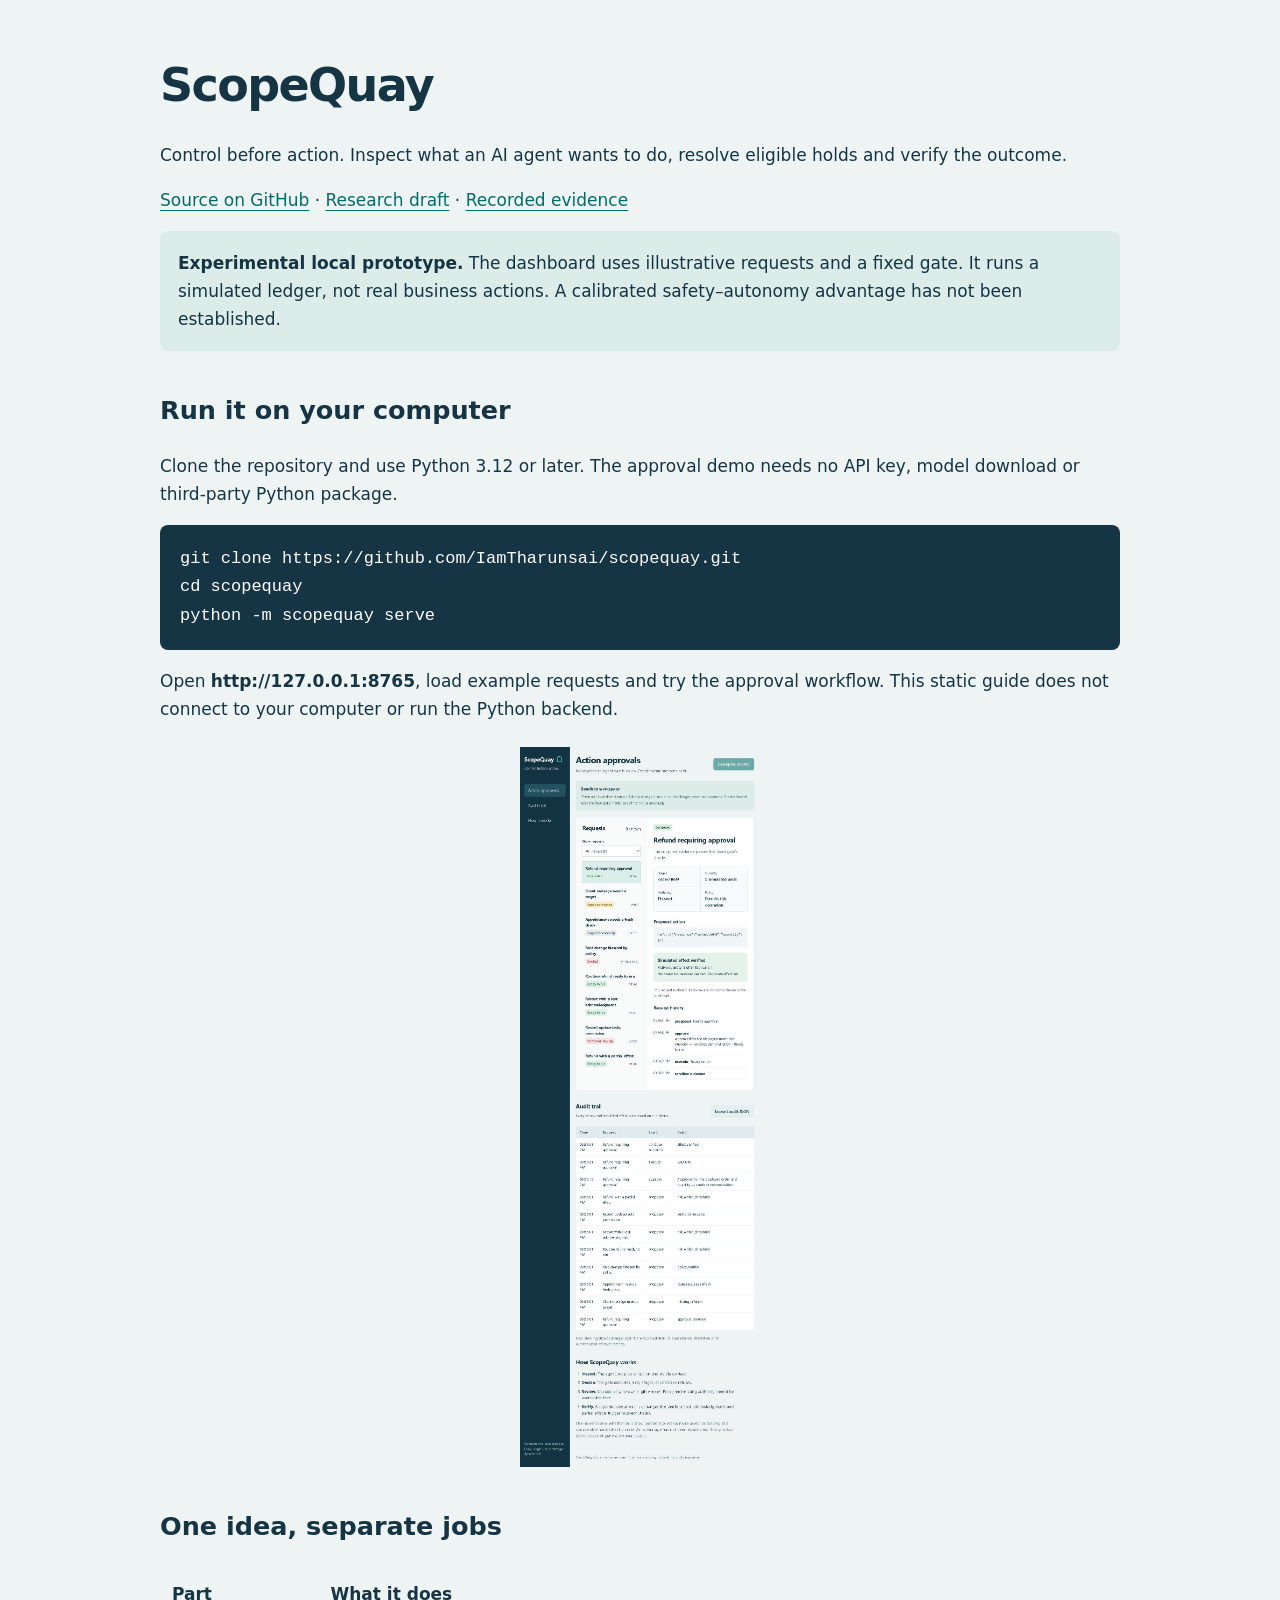
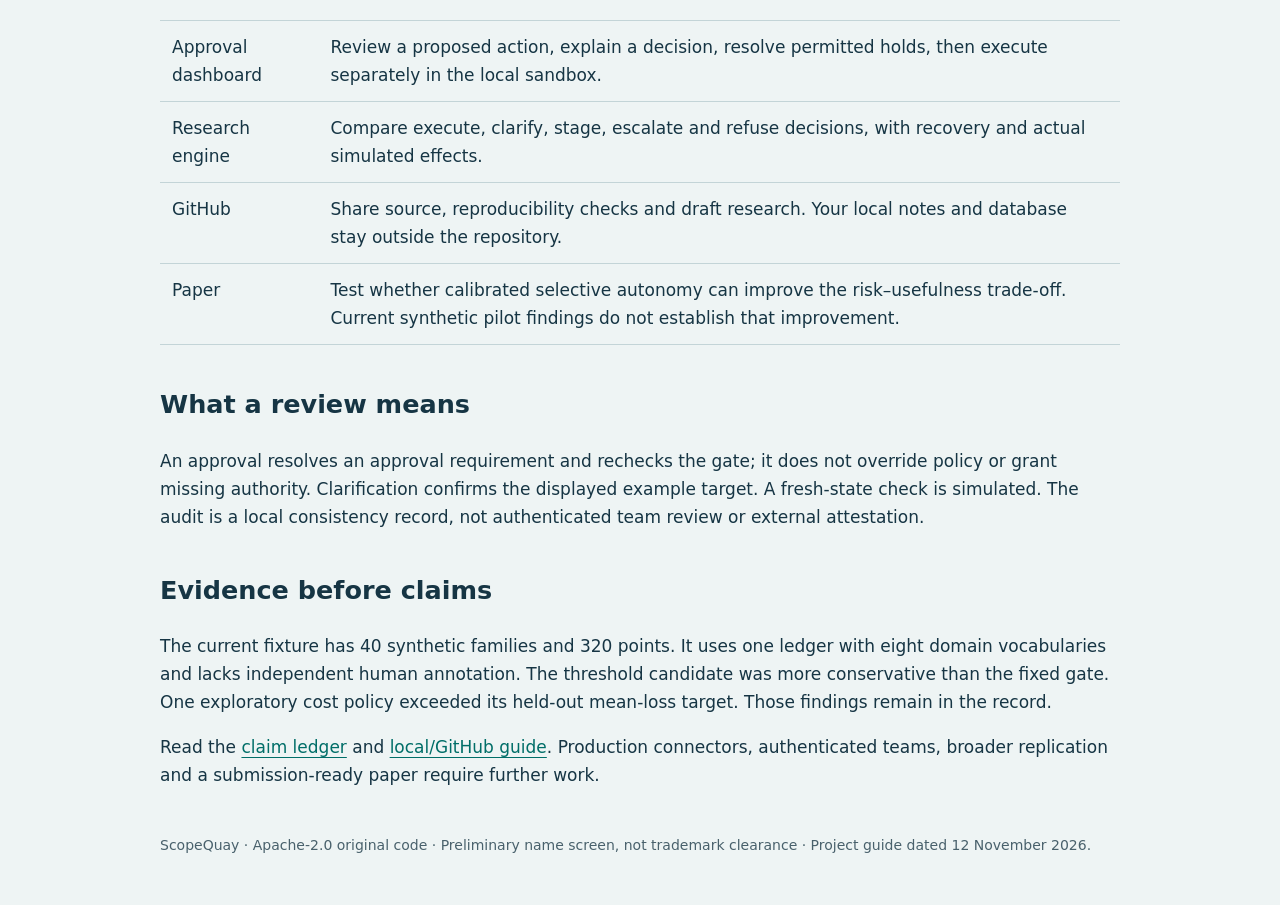
==== docs/index.html @ 798d8bde "Build ScopeQuay local approval dashboard and reproducible research pilot" ====
<!doctype html><html lang="en"><head><meta charset="utf-8"><meta name="viewport" content="width=device-width,initial-scale=1"><title>ScopeQuay — Control before action</title><style>body{font:17px/1.65 system-ui,sans-serif;background:#eef4f4;color:#163544;max-width:960px;margin:48px auto;padding:0 24px}h1{font-size:46px;letter-spacing:-.035em;margin-bottom:8px}h2{margin-top:38px}a{color:#006e68;text-underline-offset:4px}pre{background:#163544;color:#fff;padding:20px;border-radius:8px;overflow:auto}img{display:block;max-width:100%;max-height:720px;object-fit:contain;object-position:top;margin:24px auto}table{border-collapse:collapse;width:100%}th,td{text-align:left;padding:12px;border-bottom:1px solid #c3d4d7;vertical-align:top}.note{padding:18px;background:#dcece8;border-radius:8px}footer{margin:45px 0;font-size:14px;color:#49616c}</style></head><body>
<h1>ScopeQuay</h1><p>Control before action. Inspect what an AI agent wants to do, resolve eligible holds and verify the outcome.</p>
<p><a href="https://github.com/IamTharunsai/scopequay">Source on GitHub</a> · <a href="https://github.com/IamTharunsai/scopequay/blob/main/paper/scopequay.md">Research draft</a> · <a href="https://github.com/IamTharunsai/scopequay/tree/main/evidence">Recorded evidence</a></p>
<p class="note"><strong>Experimental local prototype.</strong> The dashboard uses illustrative requests and a fixed gate. It runs a simulated ledger, not real business actions. A calibrated safety–autonomy advantage has not been established.</p>
<h2>Run it on your computer</h2><p>Clone the repository and use Python 3.12 or later. The approval demo needs no API key, model download or third-party Python package.</p>
<pre>git clone https://github.com/IamTharunsai/scopequay.git
cd scopequay
python -m scopequay serve</pre><p>Open <strong>http://127.0.0.1:8765</strong>, load example requests and try the approval workflow. This static guide does not connect to your computer or run the Python backend.</p>
<img src="images/approval-dashboard.jpg" alt="ScopeQuay local approval dashboard showing a completed simulated refund and its review history">
<h2>One idea, separate jobs</h2><table><thead><tr><th>Part</th><th>What it does</th></tr></thead><tbody><tr><td>Approval dashboard</td><td>Review a proposed action, explain a decision, resolve permitted holds, then execute separately in the local sandbox.</td></tr><tr><td>Research engine</td><td>Compare execute, clarify, stage, escalate and refuse decisions, with recovery and actual simulated effects.</td></tr><tr><td>GitHub</td><td>Share source, reproducibility checks and draft research. Your local notes and database stay outside the repository.</td></tr><tr><td>Paper</td><td>Test whether calibrated selective autonomy can improve the risk–usefulness trade-off. Current synthetic pilot findings do not establish that improvement.</td></tr></tbody></table>
<h2>What a review means</h2><p>An approval resolves an approval requirement and rechecks the gate; it does not override policy or grant missing authority. Clarification confirms the displayed example target. A fresh-state check is simulated. The audit is a local consistency record, not authenticated team review or external attestation.</p>
<h2>Evidence before claims</h2><p>The current fixture has 40 synthetic families and 320 points. It uses one ledger with eight domain vocabularies and lacks independent human annotation. The threshold candidate was more conservative than the fixed gate. One exploratory cost policy exceeded its held-out mean-loss target. Those findings remain in the record.</p>
<p>Read the <a href="https://github.com/IamTharunsai/scopequay/blob/main/paper/CLAIM_LEDGER.csv">claim ledger</a> and <a href="https://github.com/IamTharunsai/scopequay/blob/main/docs/LOCAL_AND_GITHUB.md">local/GitHub guide</a>. Production connectors, authenticated teams, broader replication and a submission-ready paper require further work.</p>
<footer>ScopeQuay · Apache-2.0 original code · Preliminary name screen, not trademark clearance · Project guide dated 12 November 2026.</footer></body></html>
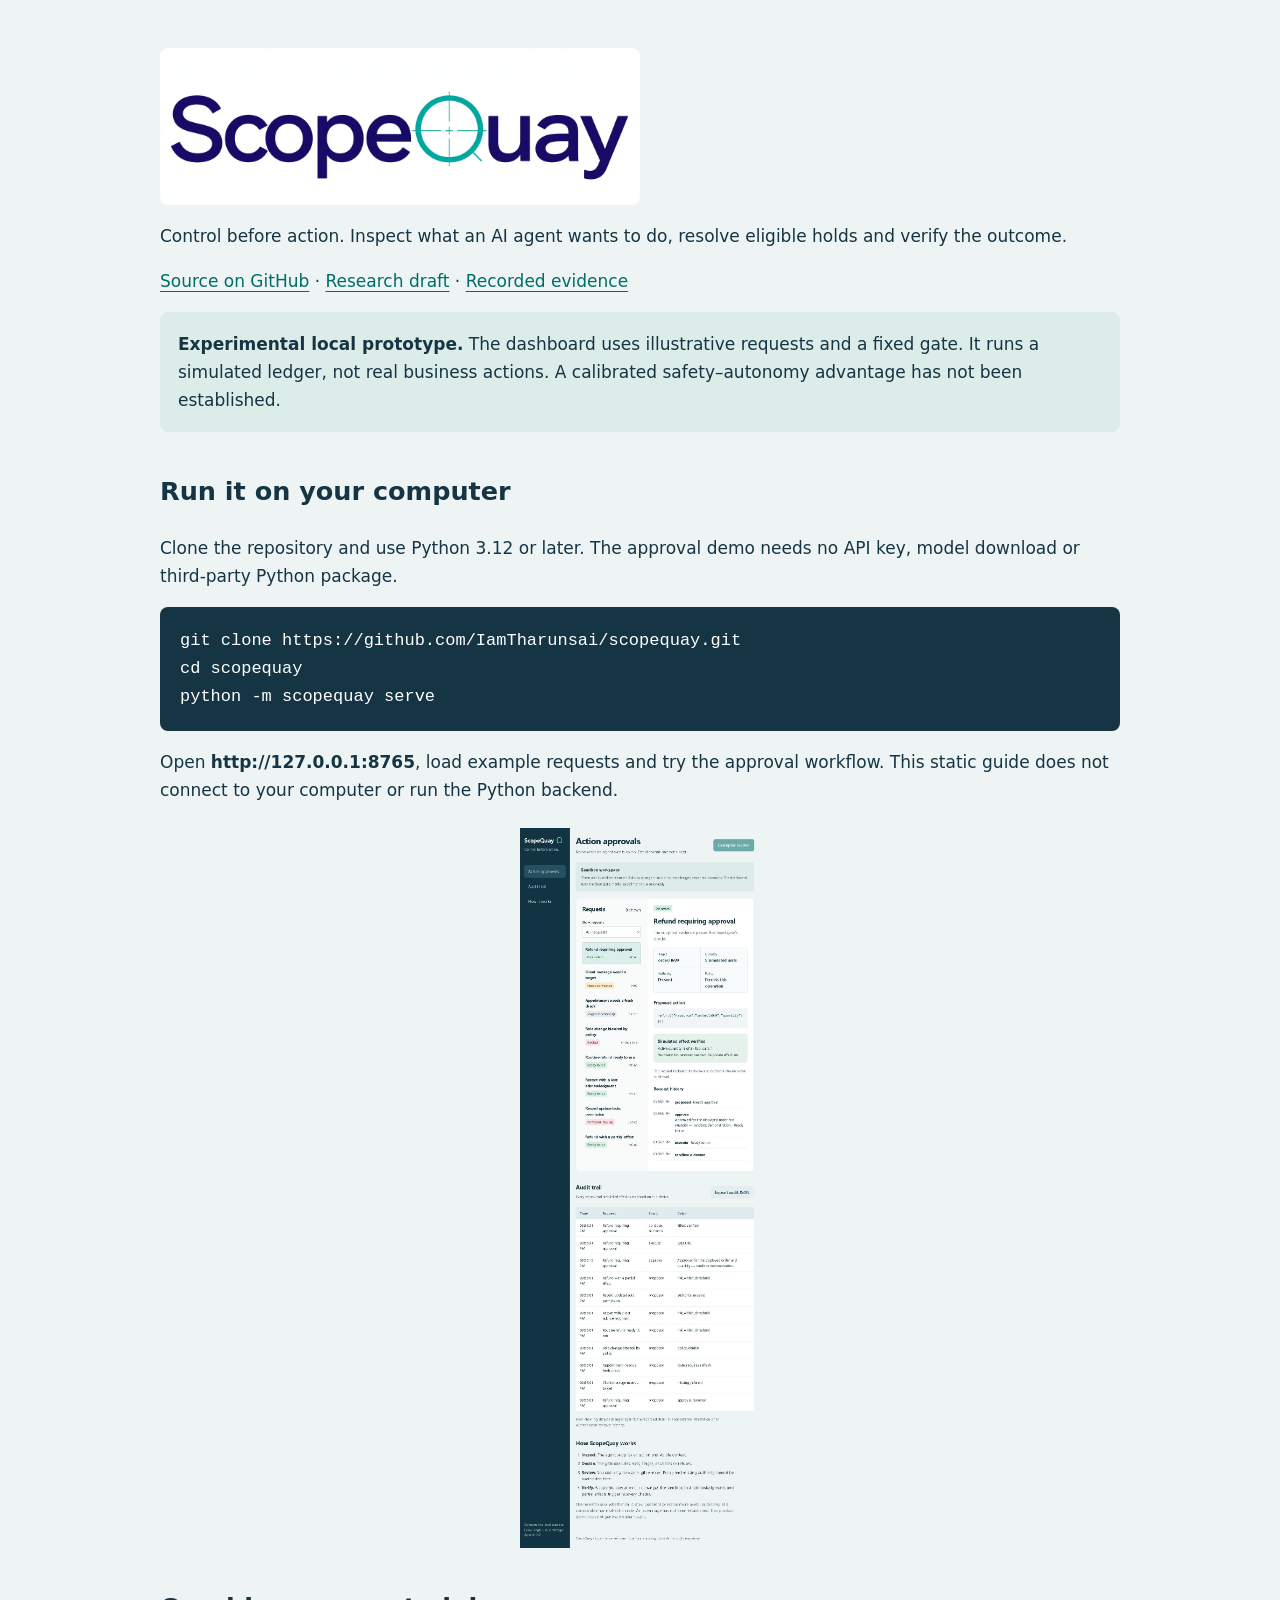
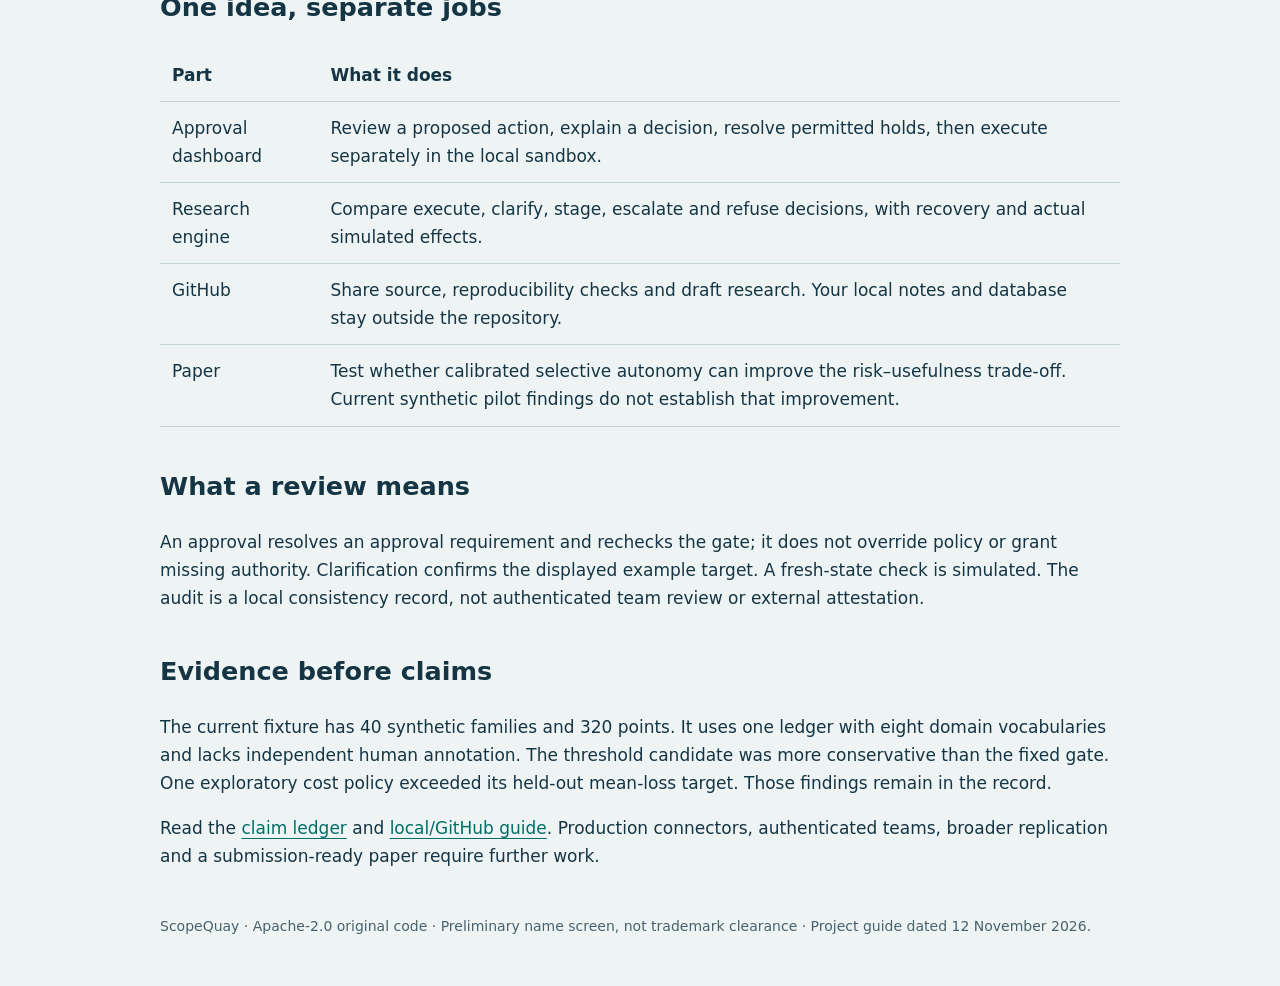
==== commit 5d507dca: "Use supplied ScopeQuay dark and light logo assets" ====
--- a/docs/index.html
+++ b/docs/index.html
@@ -1,5 +1,5 @@
-<!doctype html><html lang="en"><head><meta charset="utf-8"><meta name="viewport" content="width=device-width,initial-scale=1"><title>ScopeQuay — Control before action</title><style>body{font:17px/1.65 system-ui,sans-serif;background:#eef4f4;color:#163544;max-width:960px;margin:48px auto;padding:0 24px}h1{font-size:46px;letter-spacing:-.035em;margin-bottom:8px}h2{margin-top:38px}a{color:#006e68;text-underline-offset:4px}pre{background:#163544;color:#fff;padding:20px;border-radius:8px;overflow:auto}img{display:block;max-width:100%;max-height:720px;object-fit:contain;object-position:top;margin:24px auto}table{border-collapse:collapse;width:100%}th,td{text-align:left;padding:12px;border-bottom:1px solid #c3d4d7;vertical-align:top}.note{padding:18px;background:#dcece8;border-radius:8px}footer{margin:45px 0;font-size:14px;color:#49616c}</style></head><body>
-<h1>ScopeQuay</h1><p>Control before action. Inspect what an AI agent wants to do, resolve eligible holds and verify the outcome.</p>
+<!doctype html><html lang="en"><head><meta charset="utf-8"><meta name="viewport" content="width=device-width,initial-scale=1"><title>ScopeQuay — Control before action</title><style>body{font:17px/1.65 system-ui,sans-serif;background:#eef4f4;color:#163544;max-width:960px;margin:48px auto;padding:0 24px}h1{font-size:46px;letter-spacing:-.035em;margin-bottom:8px}h2{margin-top:38px}a{color:#006e68;text-underline-offset:4px}pre{background:#163544;color:#fff;padding:20px;border-radius:8px;overflow:auto}img{display:block;max-width:100%;max-height:720px;object-fit:contain;object-position:top;margin:24px auto}table{border-collapse:collapse;width:100%}th,td{text-align:left;padding:12px;border-bottom:1px solid #c3d4d7;vertical-align:top}.note{padding:18px;background:#dcece8;border-radius:8px}footer{margin:45px 0;font-size:14px;color:#49616c}.wordmark{width:min(100%,480px);height:auto;max-height:none;margin:0;display:block;border-radius:8px}h1{line-height:0}</style></head><body>
+<h1><img class="wordmark" src="images/logo-light.png" alt="ScopeQuay" width="2640" height="864"></h1><p>Control before action. Inspect what an AI agent wants to do, resolve eligible holds and verify the outcome.</p>
 <p><a href="https://github.com/IamTharunsai/scopequay">Source on GitHub</a> · <a href="https://github.com/IamTharunsai/scopequay/blob/main/paper/scopequay.md">Research draft</a> · <a href="https://github.com/IamTharunsai/scopequay/tree/main/evidence">Recorded evidence</a></p>
 <p class="note"><strong>Experimental local prototype.</strong> The dashboard uses illustrative requests and a fixed gate. It runs a simulated ledger, not real business actions. A calibrated safety–autonomy advantage has not been established.</p>
 <h2>Run it on your computer</h2><p>Clone the repository and use Python 3.12 or later. The approval demo needs no API key, model download or third-party Python package.</p>
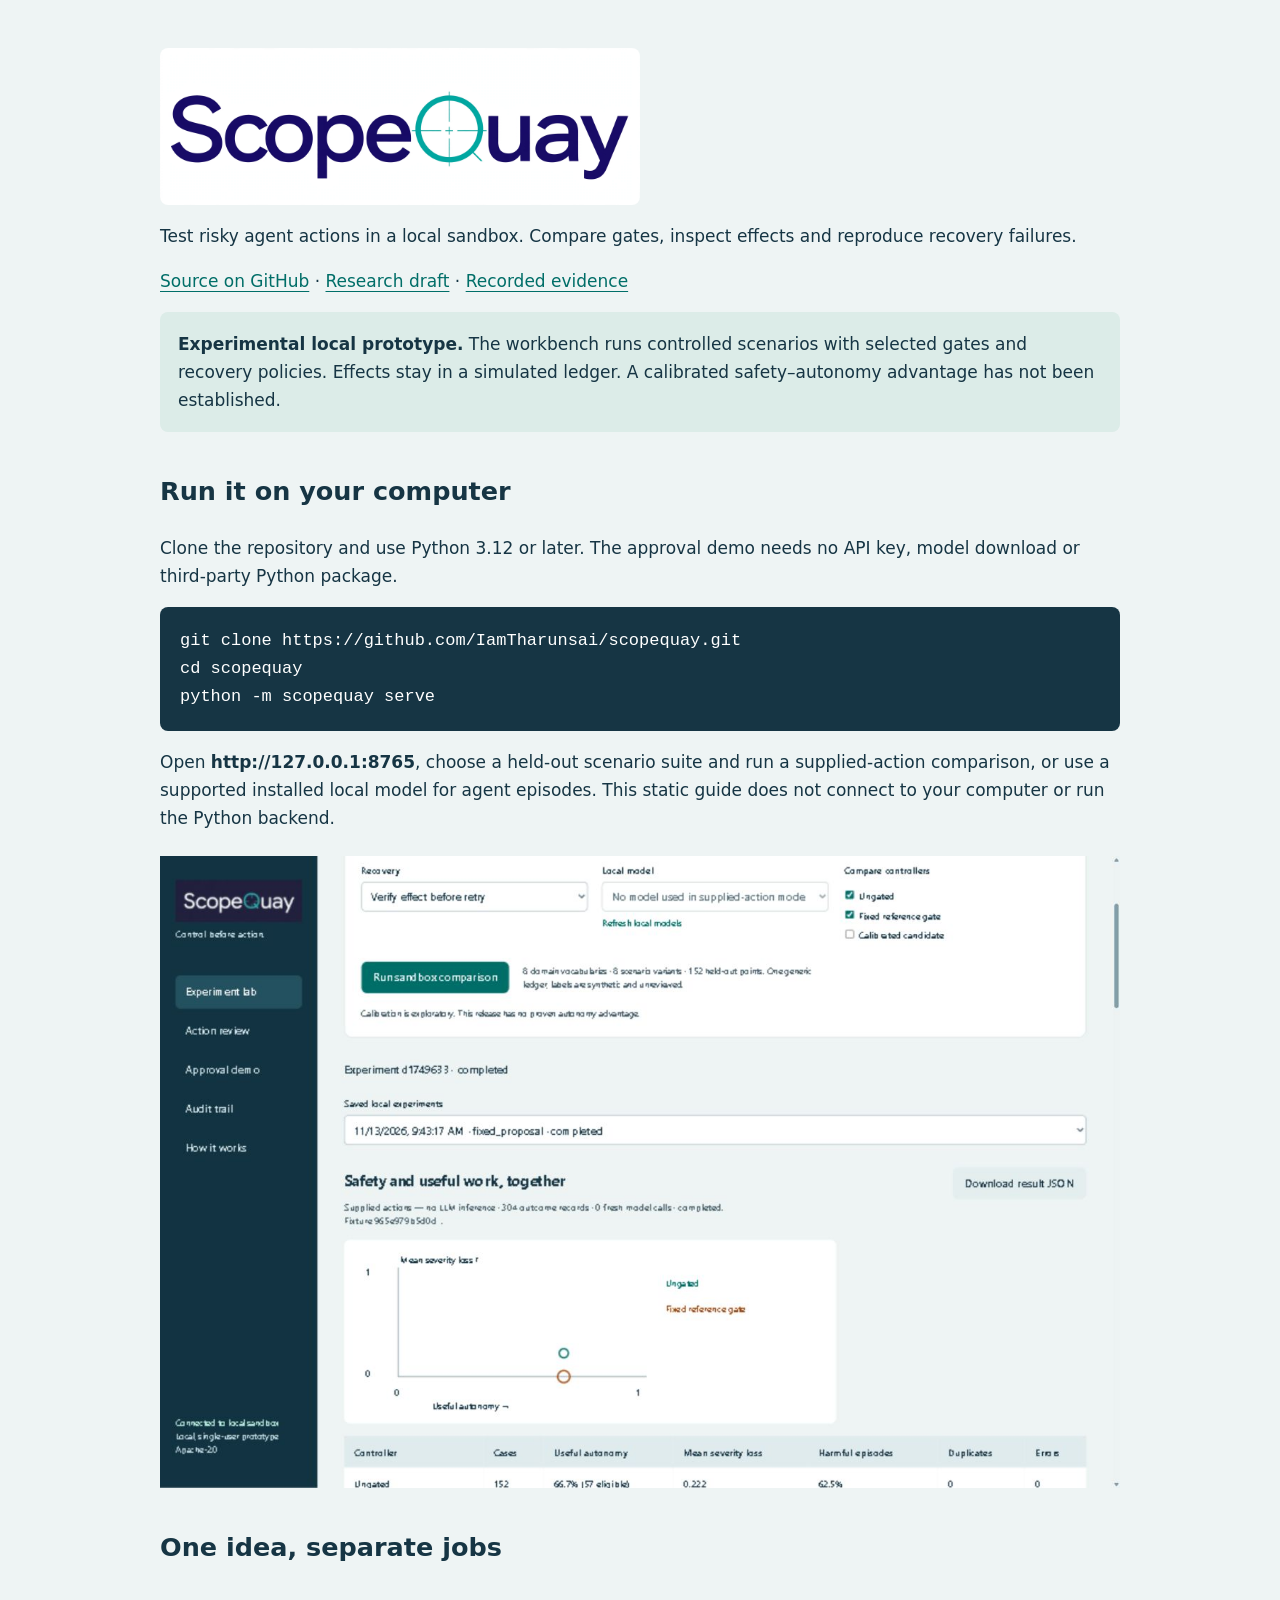
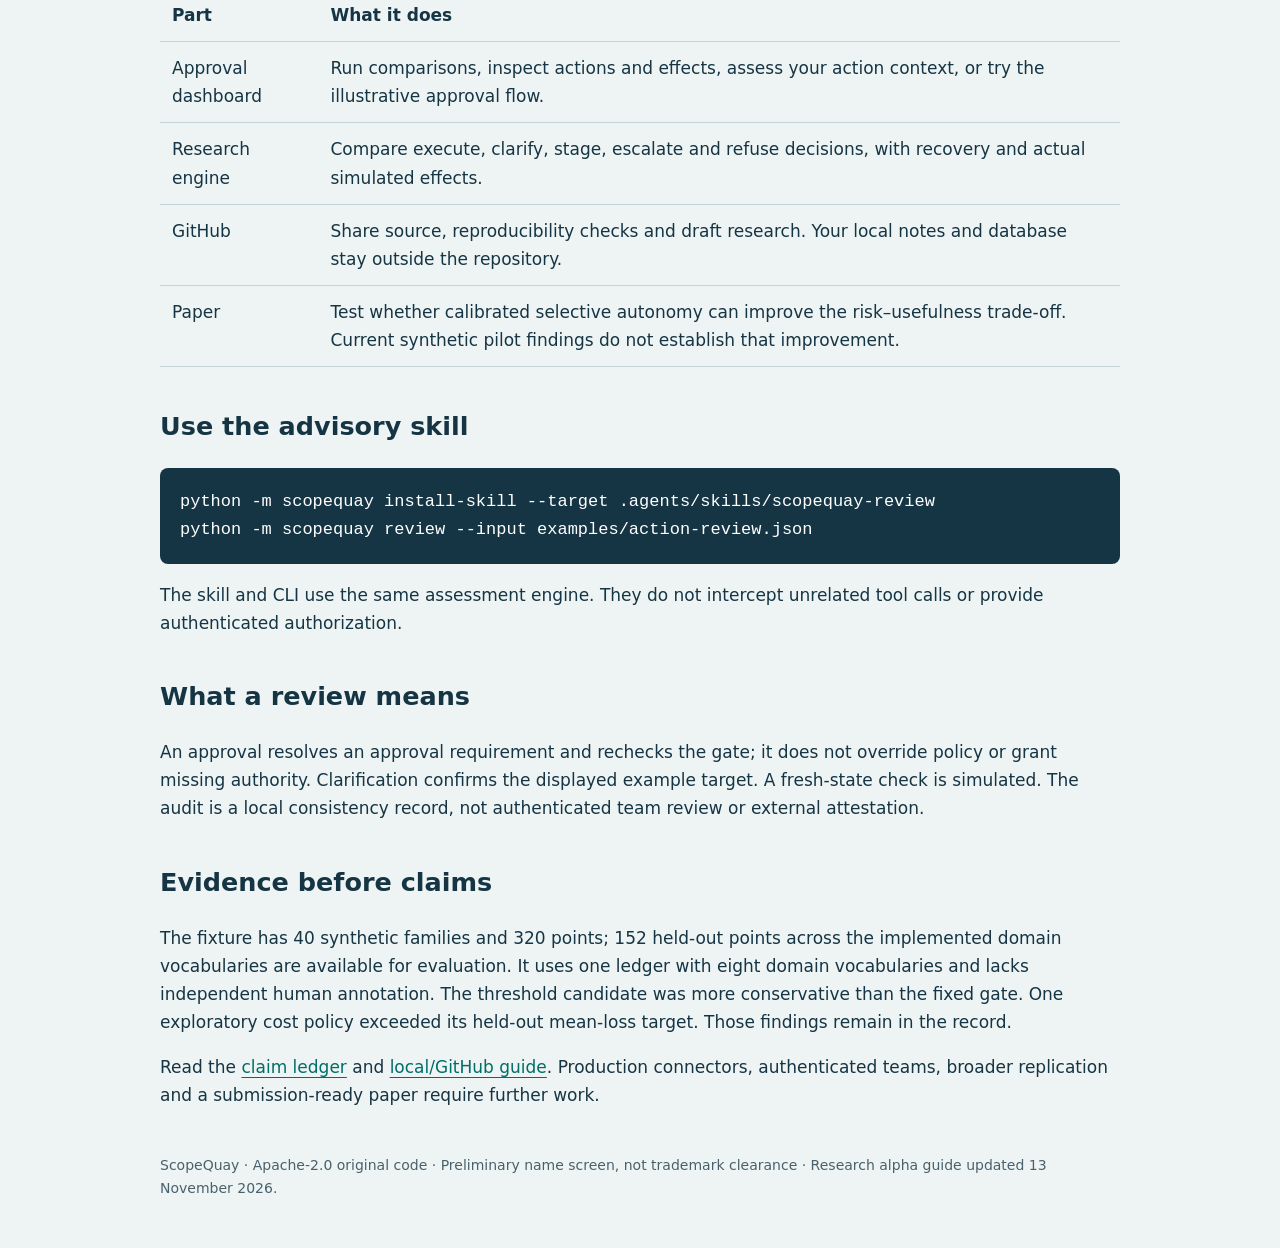
==== commit ebdb89fe: "Connect unified action workbench, advisory skill and evidence-led alpha release" ====
--- a/docs/index.html
+++ b/docs/index.html
@@ -1,14 +1,15 @@
 <!doctype html><html lang="en"><head><meta charset="utf-8"><meta name="viewport" content="width=device-width,initial-scale=1"><title>ScopeQuay — Control before action</title><style>body{font:17px/1.65 system-ui,sans-serif;background:#eef4f4;color:#163544;max-width:960px;margin:48px auto;padding:0 24px}h1{font-size:46px;letter-spacing:-.035em;margin-bottom:8px}h2{margin-top:38px}a{color:#006e68;text-underline-offset:4px}pre{background:#163544;color:#fff;padding:20px;border-radius:8px;overflow:auto}img{display:block;max-width:100%;max-height:720px;object-fit:contain;object-position:top;margin:24px auto}table{border-collapse:collapse;width:100%}th,td{text-align:left;padding:12px;border-bottom:1px solid #c3d4d7;vertical-align:top}.note{padding:18px;background:#dcece8;border-radius:8px}footer{margin:45px 0;font-size:14px;color:#49616c}.wordmark{width:min(100%,480px);height:auto;max-height:none;margin:0;display:block;border-radius:8px}h1{line-height:0}</style></head><body>
-<h1><img class="wordmark" src="images/logo-light.png" alt="ScopeQuay" width="2640" height="864"></h1><p>Control before action. Inspect what an AI agent wants to do, resolve eligible holds and verify the outcome.</p>
+<h1><img class="wordmark" src="images/logo-light.png" alt="ScopeQuay" width="2640" height="864"></h1><p>Test risky agent actions in a local sandbox. Compare gates, inspect effects and reproduce recovery failures.</p>
 <p><a href="https://github.com/IamTharunsai/scopequay">Source on GitHub</a> · <a href="https://github.com/IamTharunsai/scopequay/blob/main/paper/scopequay.md">Research draft</a> · <a href="https://github.com/IamTharunsai/scopequay/tree/main/evidence">Recorded evidence</a></p>
-<p class="note"><strong>Experimental local prototype.</strong> The dashboard uses illustrative requests and a fixed gate. It runs a simulated ledger, not real business actions. A calibrated safety–autonomy advantage has not been established.</p>
+<p class="note"><strong>Experimental local prototype.</strong> The workbench runs controlled scenarios with selected gates and recovery policies. Effects stay in a simulated ledger. A calibrated safety–autonomy advantage has not been established.</p>
 <h2>Run it on your computer</h2><p>Clone the repository and use Python 3.12 or later. The approval demo needs no API key, model download or third-party Python package.</p>
 <pre>git clone https://github.com/IamTharunsai/scopequay.git
 cd scopequay
-python -m scopequay serve</pre><p>Open <strong>http://127.0.0.1:8765</strong>, load example requests and try the approval workflow. This static guide does not connect to your computer or run the Python backend.</p>
-<img src="images/approval-dashboard.jpg" alt="ScopeQuay local approval dashboard showing a completed simulated refund and its review history">
-<h2>One idea, separate jobs</h2><table><thead><tr><th>Part</th><th>What it does</th></tr></thead><tbody><tr><td>Approval dashboard</td><td>Review a proposed action, explain a decision, resolve permitted holds, then execute separately in the local sandbox.</td></tr><tr><td>Research engine</td><td>Compare execute, clarify, stage, escalate and refuse decisions, with recovery and actual simulated effects.</td></tr><tr><td>GitHub</td><td>Share source, reproducibility checks and draft research. Your local notes and database stay outside the repository.</td></tr><tr><td>Paper</td><td>Test whether calibrated selective autonomy can improve the risk–usefulness trade-off. Current synthetic pilot findings do not establish that improvement.</td></tr></tbody></table>
-<h2>What a review means</h2><p>An approval resolves an approval requirement and rechecks the gate; it does not override policy or grant missing authority. Clarification confirms the displayed example target. A fresh-state check is simulated. The audit is a local consistency record, not authenticated team review or external attestation.</p>
-<h2>Evidence before claims</h2><p>The current fixture has 40 synthetic families and 320 points. It uses one ledger with eight domain vocabularies and lacks independent human annotation. The threshold candidate was more conservative than the fixed gate. One exploratory cost policy exceeded its held-out mean-loss target. Those findings remain in the record.</p>
+python -m scopequay serve</pre><p>Open <strong>http://127.0.0.1:8765</strong>, choose a held-out scenario suite and run a supplied-action comparison, or use a supported installed local model for agent episodes. This static guide does not connect to your computer or run the Python backend.</p>
+<img src="images/workbench-v04.jpg" alt="ScopeQuay experiment workbench showing a verified supplied-action comparison">
+<h2>One idea, separate jobs</h2><table><thead><tr><th>Part</th><th>What it does</th></tr></thead><tbody><tr><td>Approval dashboard</td><td>Run comparisons, inspect actions and effects, assess your action context, or try the illustrative approval flow.</td></tr><tr><td>Research engine</td><td>Compare execute, clarify, stage, escalate and refuse decisions, with recovery and actual simulated effects.</td></tr><tr><td>GitHub</td><td>Share source, reproducibility checks and draft research. Your local notes and database stay outside the repository.</td></tr><tr><td>Paper</td><td>Test whether calibrated selective autonomy can improve the risk–usefulness trade-off. Current synthetic pilot findings do not establish that improvement.</td></tr></tbody></table>
+<h2>Use the advisory skill</h2><pre>python -m scopequay install-skill --target .agents/skills/scopequay-review
+python -m scopequay review --input examples/action-review.json</pre><p>The skill and CLI use the same assessment engine. They do not intercept unrelated tool calls or provide authenticated authorization.</p><h2>What a review means</h2><p>An approval resolves an approval requirement and rechecks the gate; it does not override policy or grant missing authority. Clarification confirms the displayed example target. A fresh-state check is simulated. The audit is a local consistency record, not authenticated team review or external attestation.</p>
+<h2>Evidence before claims</h2><p>The fixture has 40 synthetic families and 320 points; 152 held-out points across the implemented domain vocabularies are available for evaluation. It uses one ledger with eight domain vocabularies and lacks independent human annotation. The threshold candidate was more conservative than the fixed gate. One exploratory cost policy exceeded its held-out mean-loss target. Those findings remain in the record.</p>
 <p>Read the <a href="https://github.com/IamTharunsai/scopequay/blob/main/paper/CLAIM_LEDGER.csv">claim ledger</a> and <a href="https://github.com/IamTharunsai/scopequay/blob/main/docs/LOCAL_AND_GITHUB.md">local/GitHub guide</a>. Production connectors, authenticated teams, broader replication and a submission-ready paper require further work.</p>
-<footer>ScopeQuay · Apache-2.0 original code · Preliminary name screen, not trademark clearance · Project guide dated 12 November 2026.</footer></body></html>
+<footer>ScopeQuay · Apache-2.0 original code · Preliminary name screen, not trademark clearance · Research alpha guide updated 13 November 2026.</footer></body></html>
